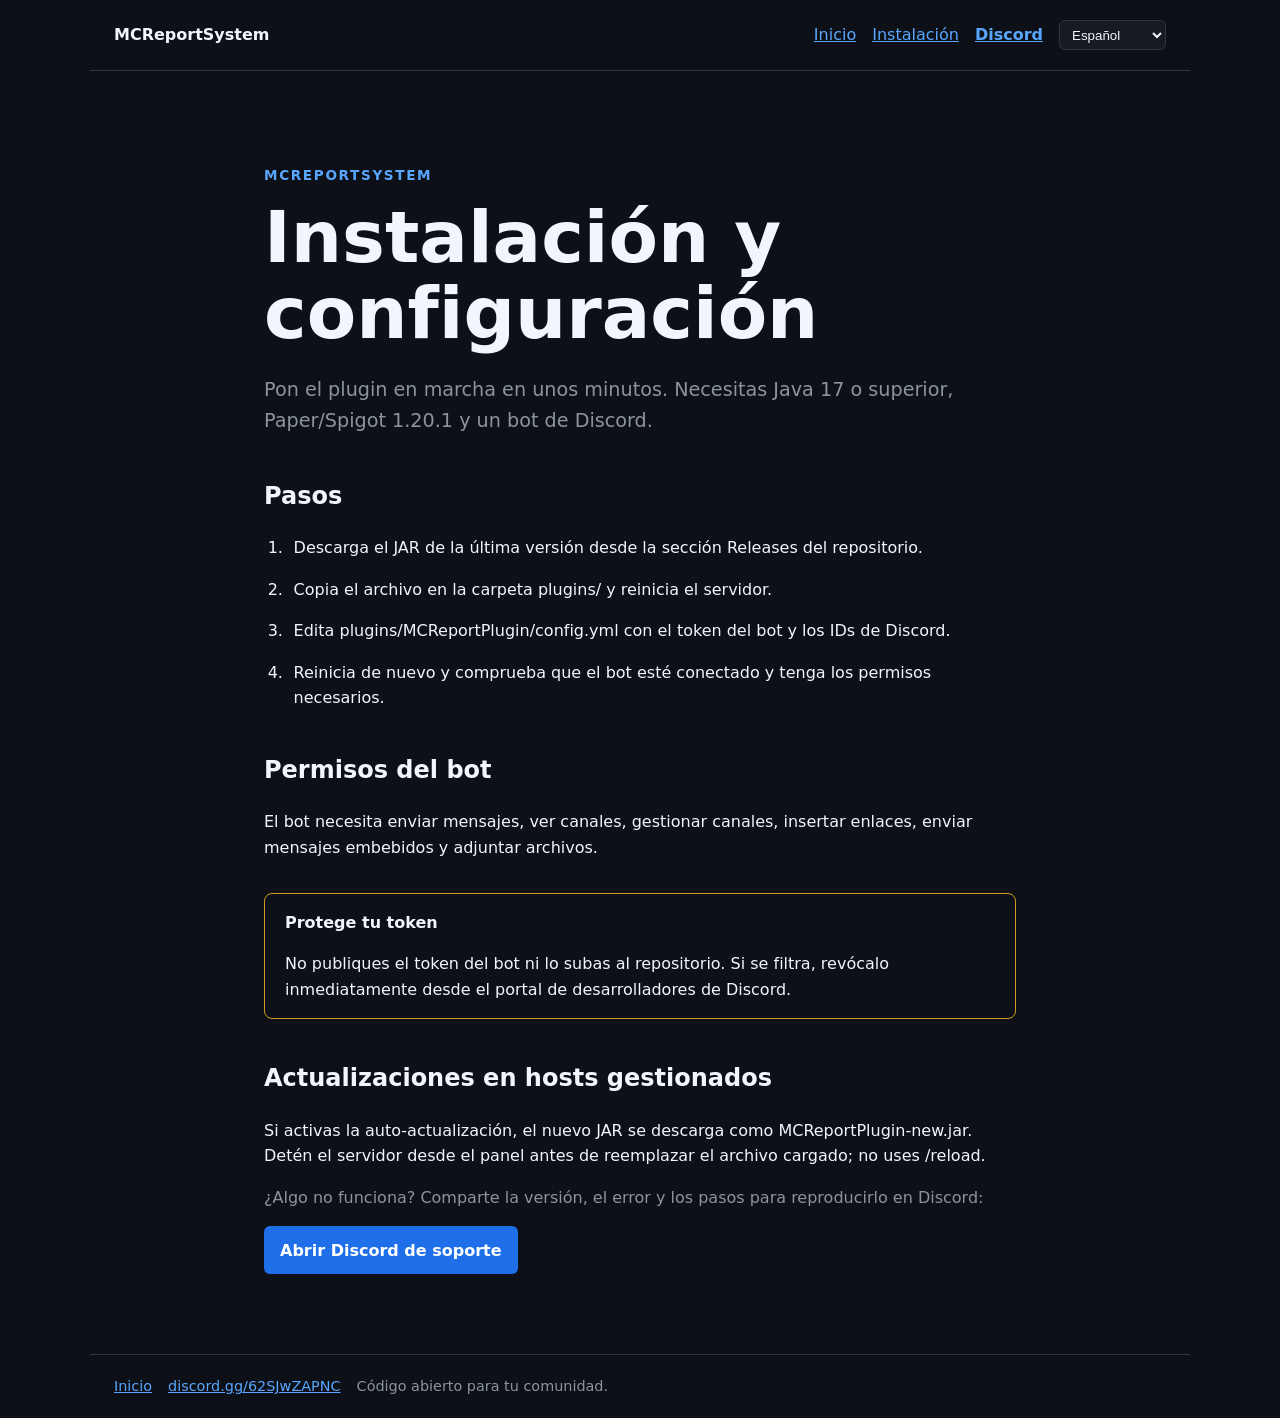
==== install.html @ f1d5918b "Add multilingual public documentation Co-authored-by: Copilot App <223556219+Copilot@users.noreply.g" ====
<!doctype html>
<html lang="es">
<head>
  <meta charset="utf-8">
  <meta name="viewport" content="width=device-width, initial-scale=1">
  <meta name="description" content="Instala y configura MCReportSystem en Paper o Spigot.">
  <title>Instalación · MCReportSystem</title>
  <link rel="stylesheet" href="styles.css">
</head>
<body>
  <header class="site-header">
    <a class="brand" href="index.html">MCReportSystem</a>
    <nav aria-label="Navegación principal">
      <a href="index.html" data-i18n="nav.home">Inicio</a>
      <a href="install.html" data-i18n="nav.install">Instalación</a>
      <a class="discord-link" href="https://discord.gg/62SJwZAPNC" target="_blank" rel="noopener noreferrer">Discord</a>
      <label class="language-picker">
        <span class="sr-only" data-i18n="language.label">Idioma</span>
        <select id="language-select" aria-label="Idioma">
          <option value="es">Español</option>
          <option value="en">English</option>
          <option value="pt">Português</option>
          <option value="fr">Français</option>
          <option value="de">Deutsch</option>
          <option value="it">Italiano</option>
          <option value="nl">Nederlands</option>
        </select>
      </label>
    </nav>
  </header>

  <main class="article">
    <p class="eyebrow">MCReportSystem</p>
    <h1 data-i18n="install.title">Instalación y configuración</h1>
    <p class="lead" data-i18n="install.lead">Pon el plugin en marcha en unos minutos. Necesitas Java 17 o superior, Paper/Spigot 1.20.1 y un bot de Discord.</p>

    <h2 data-i18n="install.stepsTitle">Pasos</h2>
    <ol class="steps">
      <li data-i18n="install.step1">Descarga el JAR de la última versión desde la sección Releases del repositorio.</li>
      <li data-i18n="install.step2">Copia el archivo en la carpeta <code>plugins/</code> y reinicia el servidor.</li>
      <li data-i18n="install.step3">Edita <code>plugins/MCReportPlugin/config.yml</code> con el token del bot y los IDs de Discord.</li>
      <li data-i18n="install.step4">Reinicia de nuevo y comprueba que el bot esté conectado y tenga los permisos necesarios.</li>
    </ol>

    <h2 data-i18n="install.requirementsTitle">Permisos del bot</h2>
    <p data-i18n="install.permissions">El bot necesita enviar mensajes, ver canales, gestionar canales, insertar enlaces, enviar mensajes embebidos y adjuntar archivos.</p>

    <div class="warning">
      <strong data-i18n="install.secretTitle">Protege tu token</strong>
      <p data-i18n="install.secret">No publiques el token del bot ni lo subas al repositorio. Si se filtra, revócalo inmediatamente desde el portal de desarrolladores de Discord.</p>
    </div>

    <h2 data-i18n="install.updateTitle">Actualizaciones en hosts gestionados</h2>
    <p data-i18n="install.update">Si activas la auto-actualización, el nuevo JAR se descarga como <code>MCReportPlugin-new.jar</code>. Detén el servidor desde el panel antes de reemplazar el archivo cargado; no uses <code>/reload</code>.</p>

    <p class="support" data-i18n="install.support">¿Algo no funciona? Comparte la versión, el error y los pasos para reproducirlo en Discord:</p>
    <a class="button primary" href="https://discord.gg/62SJwZAPNC" target="_blank" rel="noopener noreferrer" data-i18n="install.discord">Abrir Discord de soporte</a>
  </main>

  <footer class="site-footer">
    <a href="index.html" data-i18n="nav.home">Inicio</a>
    <a href="https://discord.gg/62SJwZAPNC" target="_blank" rel="noopener noreferrer">discord.gg/62SJwZAPNC</a>
    <span data-i18n="footer.license">Código abierto para tu comunidad.</span>
  </footer>
  <script src="i18n.js"></script>
</body>
</html>
---- styles.css ----
:root {
  color-scheme: dark;
  --background: #0d1117;
  --surface: #161b22;
  --border: #30363d;
  --text: #f0f6fc;
  --muted: #8b949e;
  --accent: #58a6ff;
  --accent-strong: #1f6feb;
  --warning: #d29922;
}

* { box-sizing: border-box; }
body {
  margin: 0;
  background: var(--background);
  color: var(--text);
  font: 16px/1.6 system-ui, -apple-system, BlinkMacSystemFont, "Segoe UI", sans-serif;
}
a { color: var(--accent); }
.site-header, .site-footer {
  align-items: center;
  display: flex;
  gap: 1.25rem;
  justify-content: space-between;
  margin: auto;
  max-width: 1100px;
  padding: 1.25rem 1.5rem;
}
.site-header { border-bottom: 1px solid var(--border); }
.site-header nav, .site-footer { gap: 1rem; }
.site-header nav { align-items: center; display: flex; flex-wrap: wrap; }
.brand { color: var(--text); font-weight: 700; text-decoration: none; }
.discord-link { font-weight: 600; }
.language-picker select {
  background: var(--surface);
  border: 1px solid var(--border);
  border-radius: 6px;
  color: var(--text);
  padding: .35rem .5rem;
}
main { margin: auto; max-width: 1100px; padding: 5rem 1.5rem; }
.hero { max-width: 760px; }
.eyebrow { color: var(--accent); font-size: .85rem; font-weight: 700; letter-spacing: .12em; text-transform: uppercase; }
h1 { font-size: clamp(2.4rem, 7vw, 4.5rem); line-height: 1.05; margin: .5rem 0 1.5rem; }
h2 { margin-top: 3rem; }
h3 { margin-top: 0; }
.lead { color: var(--muted); font-size: 1.2rem; max-width: 700px; }
.actions { display: flex; flex-wrap: wrap; gap: .75rem; margin-top: 2rem; }
.button { border-radius: 6px; display: inline-block; font-weight: 700; padding: .7rem 1rem; text-decoration: none; }
.primary { background: var(--accent-strong); color: white; }
.secondary { border: 1px solid var(--border); color: var(--text); }
.content-grid { display: grid; gap: 1rem; grid-template-columns: repeat(auto-fit, minmax(220px, 1fr)); margin-top: 5rem; }
.content-grid h2 { grid-column: 1 / -1; margin: 0; }
.card { background: var(--surface); border: 1px solid var(--border); border-radius: 8px; padding: 1.25rem; }
.card p, .callout p, .support { color: var(--muted); }
.callout { border-left: 3px solid var(--accent); margin-top: 4rem; padding: .5rem 1.25rem; }
.text-link { font-weight: 700; }
.article { max-width: 800px; }
.article h2 { margin-top: 2.5rem; }
.steps { padding-left: 1.5rem; }
.steps li { margin: 1rem 0; padding-left: .35rem; }
code { background: var(--surface); border-radius: 4px; padding: .15rem .35rem; }
.warning { border: 1px solid var(--warning); border-radius: 8px; margin: 2rem 0; padding: 1rem 1.25rem; }
.warning p { margin-bottom: 0; }
.site-footer { border-top: 1px solid var(--border); color: var(--muted); font-size: .9rem; flex-wrap: wrap; justify-content: flex-start; }
.sr-only { clip: rect(0, 0, 0, 0); clip-path: inset(50%); height: 1px; overflow: hidden; position: absolute; white-space: nowrap; width: 1px; }
@media (max-width: 650px) {
  .site-header { align-items: flex-start; flex-direction: column; }
  main { padding-top: 3rem; }
}
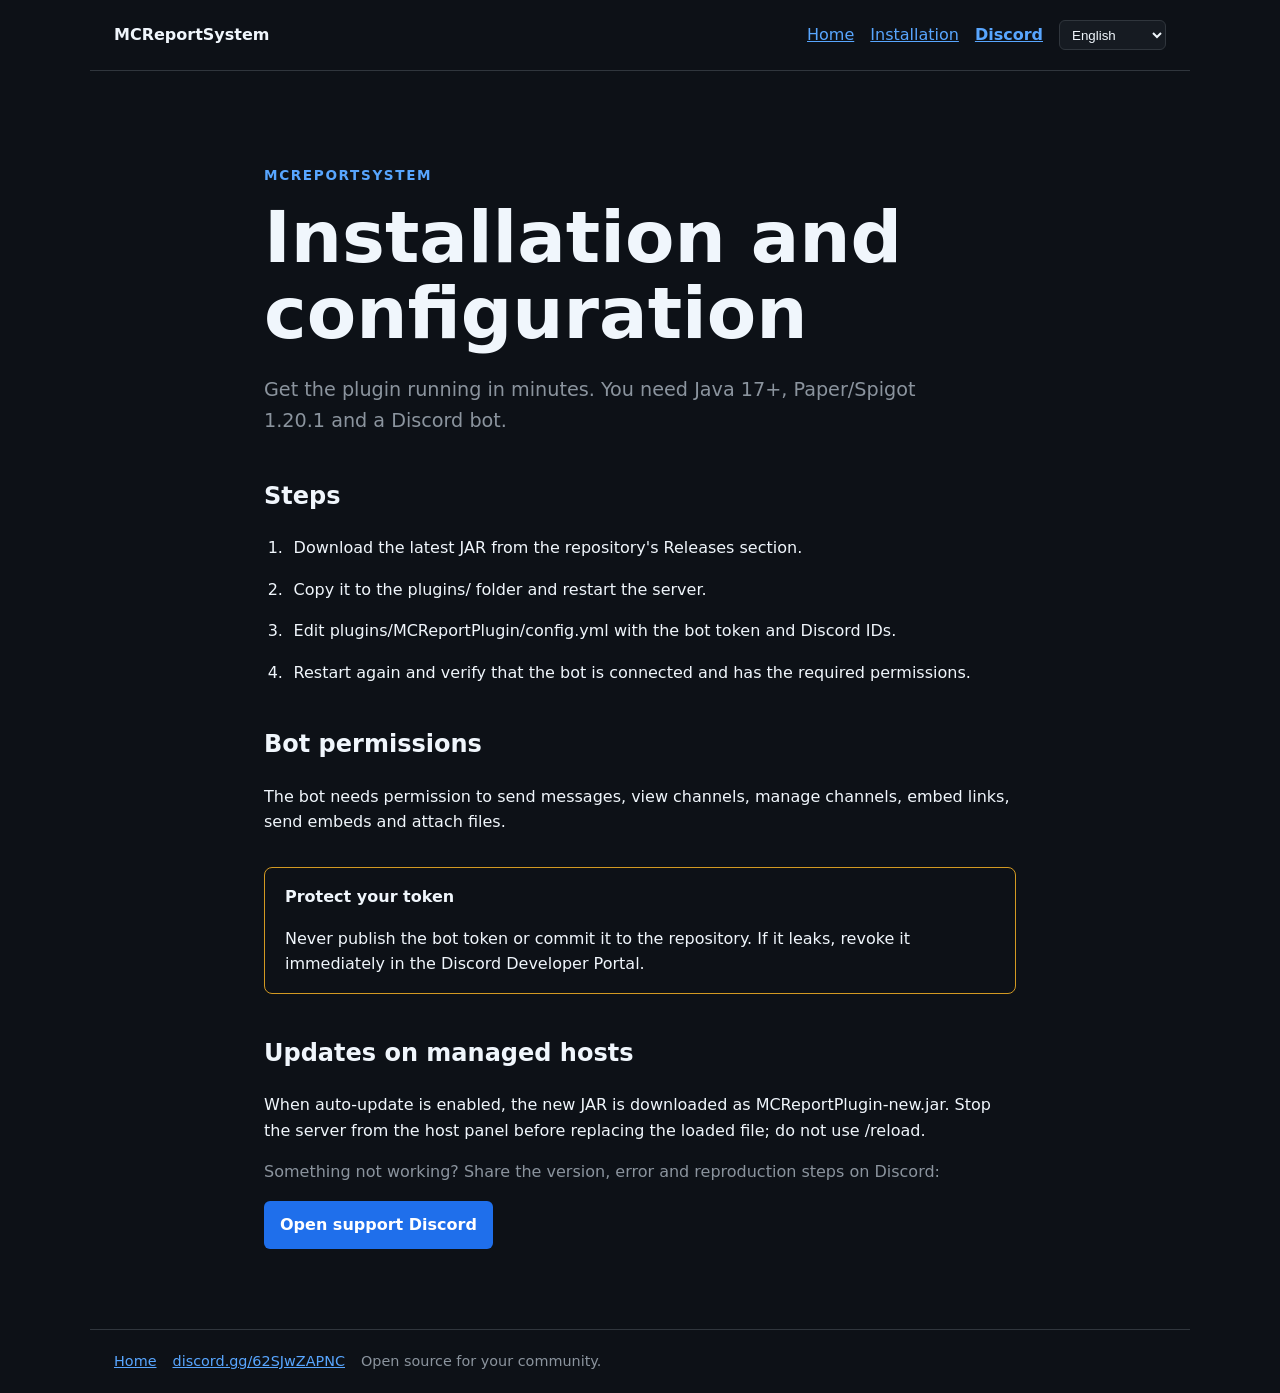
==== commit 4d94a2ce: "Set English as public site default Co-authored-by: Copilot App <223556219+Copilot@users.noreply.gith" ====
--- a/install.html
+++ b/install.html
@@ -1,24 +1,24 @@
 <!doctype html>
-<html lang="es">
+<html lang="en">
 <head>
   <meta charset="utf-8">
   <meta name="viewport" content="width=device-width, initial-scale=1">
-  <meta name="description" content="Instala y configura MCReportSystem en Paper o Spigot.">
-  <title>Instalación · MCReportSystem</title>
+  <meta name="description" content="Install and configure MCReportSystem on Paper or Spigot.">
+  <title>Installation · MCReportSystem</title>
   <link rel="stylesheet" href="styles.css">
 </head>
 <body>
   <header class="site-header">
     <a class="brand" href="index.html">MCReportSystem</a>
-    <nav aria-label="Navegación principal">
-      <a href="index.html" data-i18n="nav.home">Inicio</a>
-      <a href="install.html" data-i18n="nav.install">Instalación</a>
+    <nav>
+      <a href="index.html" data-i18n="nav.home">Home</a>
+      <a href="install.html" data-i18n="nav.install">Installation</a>
       <a class="discord-link" href="https://discord.gg/62SJwZAPNC" target="_blank" rel="noopener noreferrer">Discord</a>
       <label class="language-picker">
-        <span class="sr-only" data-i18n="language.label">Idioma</span>
-        <select id="language-select" aria-label="Idioma">
+        <span class="sr-only" data-i18n="language.label">Language</span>
+        <select id="language-select">
           <option value="es">Español</option>
-          <option value="en">English</option>
+          <option value="en" selected>English</option>
           <option value="pt">Português</option>
           <option value="fr">Français</option>
           <option value="de">Deutsch</option>
@@ -31,36 +31,36 @@
 
   <main class="article">
     <p class="eyebrow">MCReportSystem</p>
-    <h1 data-i18n="install.title">Instalación y configuración</h1>
-    <p class="lead" data-i18n="install.lead">Pon el plugin en marcha en unos minutos. Necesitas Java 17 o superior, Paper/Spigot 1.20.1 y un bot de Discord.</p>
+    <h1 data-i18n="install.title">Installation and configuration</h1>
+    <p class="lead" data-i18n="install.lead">Get the plugin running in minutes. You need Java 17+, Paper/Spigot 1.20.1 and a Discord bot.</p>
 
-    <h2 data-i18n="install.stepsTitle">Pasos</h2>
+    <h2 data-i18n="install.stepsTitle">Steps</h2>
     <ol class="steps">
-      <li data-i18n="install.step1">Descarga el JAR de la última versión desde la sección Releases del repositorio.</li>
-      <li data-i18n="install.step2">Copia el archivo en la carpeta <code>plugins/</code> y reinicia el servidor.</li>
-      <li data-i18n="install.step3">Edita <code>plugins/MCReportPlugin/config.yml</code> con el token del bot y los IDs de Discord.</li>
-      <li data-i18n="install.step4">Reinicia de nuevo y comprueba que el bot esté conectado y tenga los permisos necesarios.</li>
+      <li data-i18n="install.step1">Download the latest JAR from the repository's Releases section.</li>
+      <li data-i18n="install.step2">Copy it to the <code>plugins/</code> folder and restart the server.</li>
+      <li data-i18n="install.step3">Edit <code>plugins/MCReportPlugin/config.yml</code> with the bot token and Discord IDs.</li>
+      <li data-i18n="install.step4">Restart again and verify that the bot is connected and has the required permissions.</li>
     </ol>
 
-    <h2 data-i18n="install.requirementsTitle">Permisos del bot</h2>
-    <p data-i18n="install.permissions">El bot necesita enviar mensajes, ver canales, gestionar canales, insertar enlaces, enviar mensajes embebidos y adjuntar archivos.</p>
+    <h2 data-i18n="install.requirementsTitle">Bot permissions</h2>
+    <p data-i18n="install.permissions">The bot needs permission to send messages, view channels, manage channels, embed links, send embeds and attach files.</p>
 
     <div class="warning">
-      <strong data-i18n="install.secretTitle">Protege tu token</strong>
-      <p data-i18n="install.secret">No publiques el token del bot ni lo subas al repositorio. Si se filtra, revócalo inmediatamente desde el portal de desarrolladores de Discord.</p>
+      <strong data-i18n="install.secretTitle">Protect your token</strong>
+      <p data-i18n="install.secret">Never publish the bot token or commit it to the repository. If it leaks, revoke it immediately in the Discord Developer Portal.</p>
     </div>
 
-    <h2 data-i18n="install.updateTitle">Actualizaciones en hosts gestionados</h2>
-    <p data-i18n="install.update">Si activas la auto-actualización, el nuevo JAR se descarga como <code>MCReportPlugin-new.jar</code>. Detén el servidor desde el panel antes de reemplazar el archivo cargado; no uses <code>/reload</code>.</p>
+    <h2 data-i18n="install.updateTitle">Updates on managed hosts</h2>
+    <p data-i18n="install.update">When auto-update is enabled, the new JAR is downloaded as <code>MCReportPlugin-new.jar</code>. Stop the server from the host panel before replacing the loaded file; do not use <code>/reload</code>.</p>
 
-    <p class="support" data-i18n="install.support">¿Algo no funciona? Comparte la versión, el error y los pasos para reproducirlo en Discord:</p>
-    <a class="button primary" href="https://discord.gg/62SJwZAPNC" target="_blank" rel="noopener noreferrer" data-i18n="install.discord">Abrir Discord de soporte</a>
+    <p class="support" data-i18n="install.support">Something not working? Share the version, error and reproduction steps on Discord:</p>
+    <a class="button primary" href="https://discord.gg/62SJwZAPNC" target="_blank" rel="noopener noreferrer" data-i18n="install.discord">Open support Discord</a>
   </main>
 
   <footer class="site-footer">
-    <a href="index.html" data-i18n="nav.home">Inicio</a>
+    <a href="index.html" data-i18n="nav.home">Home</a>
     <a href="https://discord.gg/62SJwZAPNC" target="_blank" rel="noopener noreferrer">discord.gg/62SJwZAPNC</a>
-    <span data-i18n="footer.license">Código abierto para tu comunidad.</span>
+    <span data-i18n="footer.license">Open source for your community.</span>
   </footer>
   <script src="i18n.js"></script>
 </body>
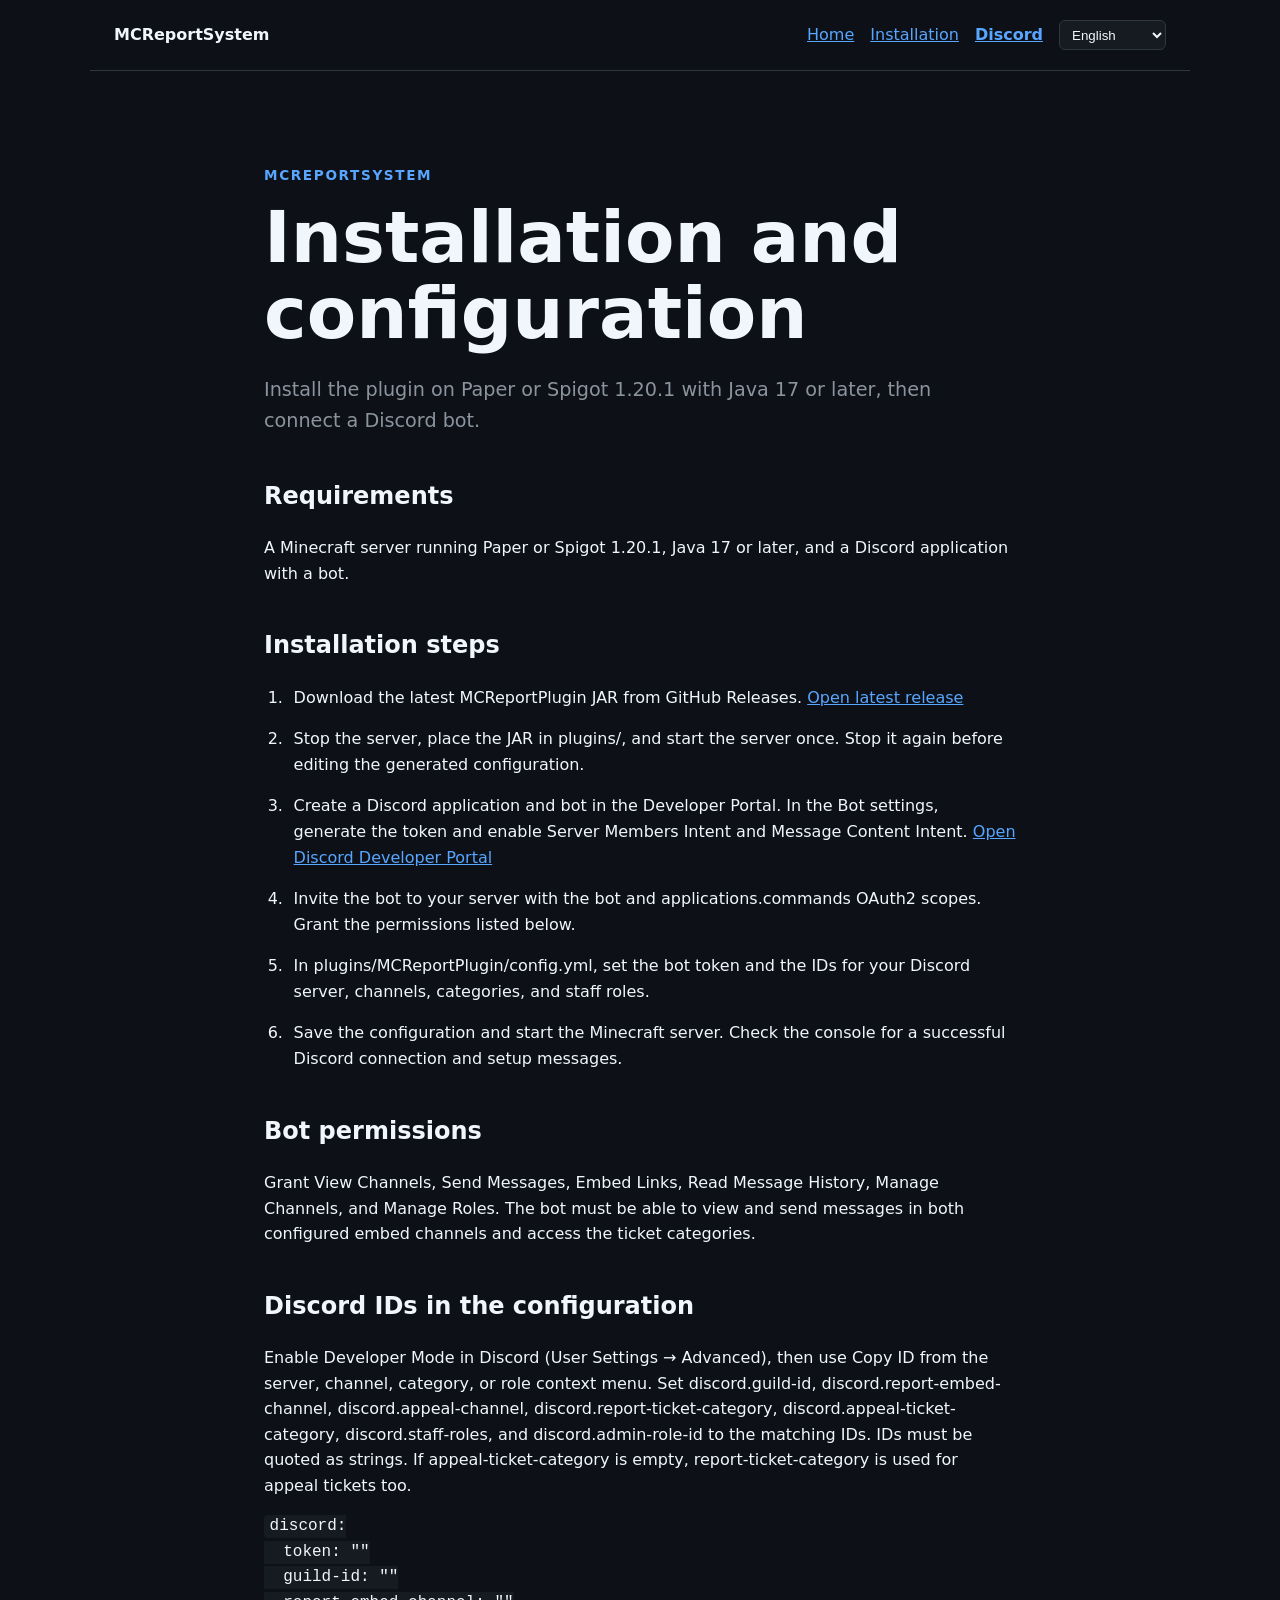
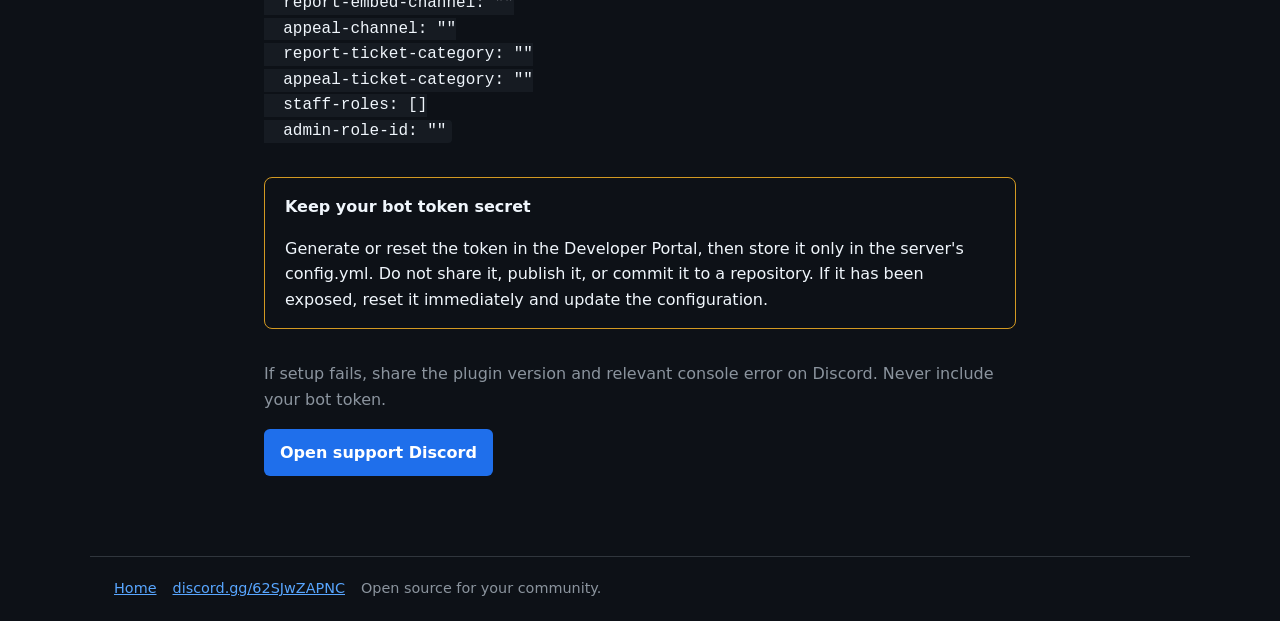
==== commit 3ee71840: "Update plugin installation guide Co-authored-by: Copilot App <223556219+Copilot@users.noreply.github" ====
--- a/install.html
+++ b/install.html
@@ -10,7 +10,7 @@
 <body>
   <header class="site-header">
     <a class="brand" href="index.html">MCReportSystem</a>
-    <nav>
+    <nav aria-label="Main navigation" data-i18n-aria-label="nav.label">
       <a href="index.html" data-i18n="nav.home">Home</a>
       <a href="install.html" data-i18n="nav.install">Installation</a>
       <a class="discord-link" href="https://discord.gg/62SJwZAPNC" target="_blank" rel="noopener noreferrer">Discord</a>
@@ -32,28 +32,48 @@
   <main class="article">
     <p class="eyebrow">MCReportSystem</p>
     <h1 data-i18n="install.title">Installation and configuration</h1>
-    <p class="lead" data-i18n="install.lead">Get the plugin running in minutes. You need Java 17+, Paper/Spigot 1.20.1 and a Discord bot.</p>
+    <p class="lead" data-i18n="install.lead">Install the plugin on Paper or Spigot 1.20.1 with Java 17 or later, then connect a Discord bot.</p>
 
-    <h2 data-i18n="install.stepsTitle">Steps</h2>
+    <h2 data-i18n="install.requirementsTitle">Requirements</h2>
+    <p data-i18n="install.requirements">A Minecraft server running Paper or Spigot 1.20.1, Java 17 or later, and a Discord application with a bot.</p>
+
+    <h2 data-i18n="install.stepsTitle">Installation steps</h2>
     <ol class="steps">
-      <li data-i18n="install.step1">Download the latest JAR from the repository's Releases section.</li>
-      <li data-i18n="install.step2">Copy it to the <code>plugins/</code> folder and restart the server.</li>
-      <li data-i18n="install.step3">Edit <code>plugins/MCReportPlugin/config.yml</code> with the bot token and Discord IDs.</li>
-      <li data-i18n="install.step4">Restart again and verify that the bot is connected and has the required permissions.</li>
+      <li>
+        <span data-i18n="install.step1">Download the latest MCReportPlugin JAR from GitHub Releases.</span>
+        <a href="https://github.com/Uyruw3/MCReportSystem/releases/latest" target="_blank" rel="noopener noreferrer" data-i18n="install.releases">Open latest release</a>
+      </li>
+      <li data-i18n="install.step2">Stop the server, place the JAR in plugins/, and start the server once. Stop it again before editing the generated configuration.</li>
+      <li>
+        <span data-i18n="install.step3">Create a Discord application and bot in the Developer Portal. In the Bot settings, generate the token and enable Server Members Intent and Message Content Intent.</span>
+        <a href="https://discord.com/developers/applications" target="_blank" rel="noopener noreferrer" data-i18n="install.portal">Open Discord Developer Portal</a>
+      </li>
+      <li data-i18n="install.step4">Invite the bot to your server with the bot and applications.commands OAuth2 scopes. Grant the permissions listed below.</li>
+      <li data-i18n="install.step5">In plugins/MCReportPlugin/config.yml, set the bot token and the IDs for your Discord server, channels, categories, and staff roles.</li>
+      <li data-i18n="install.step6">Save the configuration and start the Minecraft server. Check the console for a successful Discord connection and setup messages.</li>
     </ol>
 
-    <h2 data-i18n="install.requirementsTitle">Bot permissions</h2>
-    <p data-i18n="install.permissions">The bot needs permission to send messages, view channels, manage channels, embed links, send embeds and attach files.</p>
+    <h2 data-i18n="install.permissionsTitle">Bot permissions</h2>
+    <p data-i18n="install.permissions">Grant View Channels, Send Messages, Embed Links, Read Message History, Manage Channels, and Manage Roles. The bot must be able to view and send messages in both configured embed channels and access the ticket categories.</p>
+
+    <h2 data-i18n="install.idsTitle">Discord IDs in the configuration</h2>
+    <p data-i18n="install.ids">Enable Developer Mode in Discord (User Settings → Advanced), then use Copy ID from the server, channel, category, or role context menu. Set discord.guild-id, discord.report-embed-channel, discord.appeal-channel, discord.report-ticket-category, discord.appeal-ticket-category, discord.staff-roles, and discord.admin-role-id to the matching IDs. IDs must be quoted as strings. If appeal-ticket-category is empty, report-ticket-category is used for appeal tickets too.</p>
+    <pre><code>discord:
+  token: ""
+  guild-id: ""
+  report-embed-channel: ""
+  appeal-channel: ""
+  report-ticket-category: ""
+  appeal-ticket-category: ""
+  staff-roles: []
+  admin-role-id: ""</code></pre>
 
     <div class="warning">
-      <strong data-i18n="install.secretTitle">Protect your token</strong>
-      <p data-i18n="install.secret">Never publish the bot token or commit it to the repository. If it leaks, revoke it immediately in the Discord Developer Portal.</p>
+      <strong data-i18n="install.secretTitle">Keep your bot token secret</strong>
+      <p data-i18n="install.secret">Generate or reset the token in the Developer Portal, then store it only in the server's config.yml. Do not share it, publish it, or commit it to a repository. If it has been exposed, reset it immediately and update the configuration.</p>
     </div>
 
-    <h2 data-i18n="install.updateTitle">Updates on managed hosts</h2>
-    <p data-i18n="install.update">When auto-update is enabled, the new JAR is downloaded as <code>MCReportPlugin-new.jar</code>. Stop the server from the host panel before replacing the loaded file; do not use <code>/reload</code>.</p>
-
-    <p class="support" data-i18n="install.support">Something not working? Share the version, error and reproduction steps on Discord:</p>
+    <p class="support" data-i18n="install.support">If setup fails, share the plugin version and relevant console error on Discord. Never include your bot token.</p>
     <a class="button primary" href="https://discord.gg/62SJwZAPNC" target="_blank" rel="noopener noreferrer" data-i18n="install.discord">Open support Discord</a>
   </main>
 
